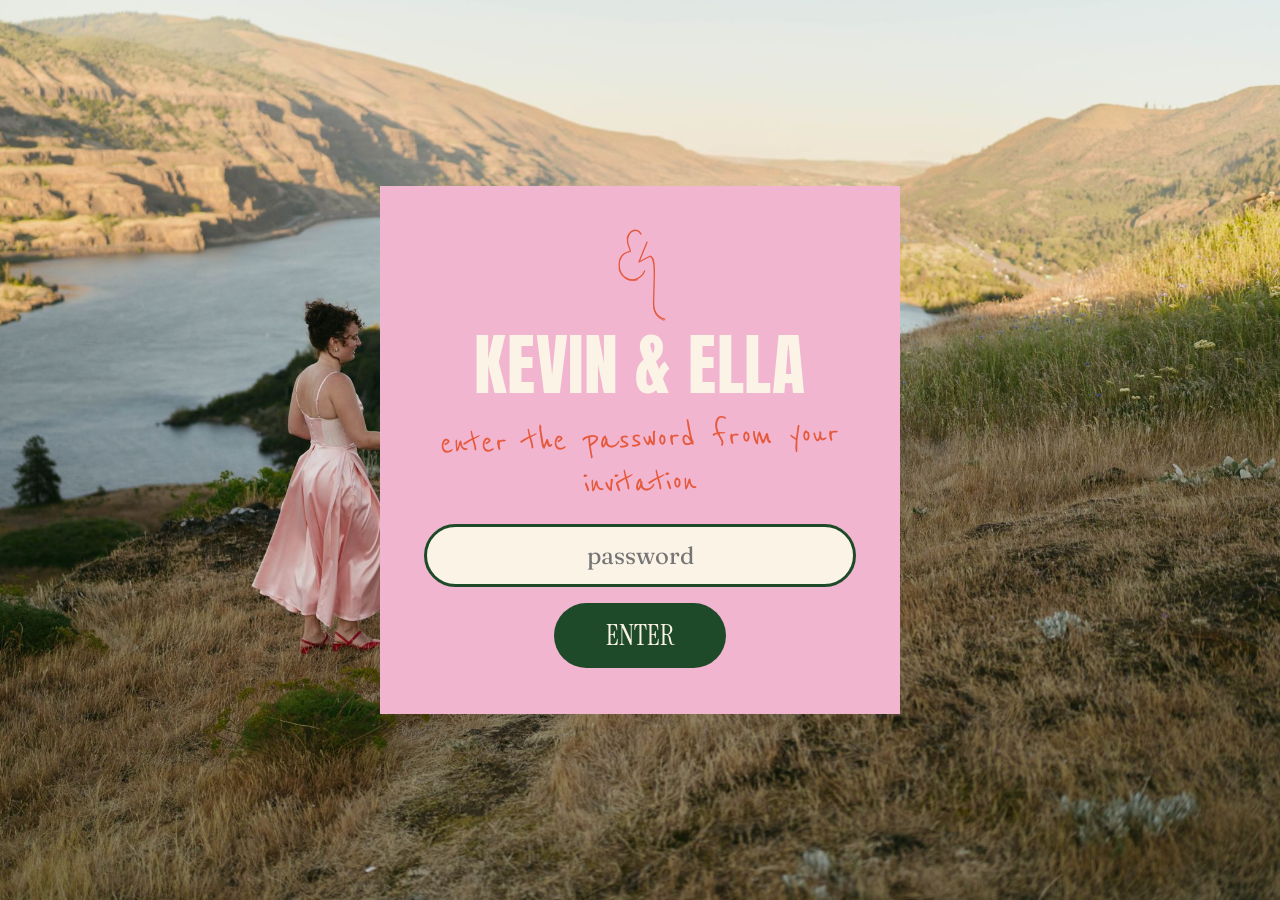
==== index.html @ 73a4e880 "Kevin & Ella wedding site: pages, photos, doodles, RSVP via Google Sheets Co-Authored-By: Claude Opu" ====
<!doctype html>
<html lang="en">
<head>
<meta charset="utf-8">
<meta name="viewport" content="width=device-width,initial-scale=1">
<title>Kevin &amp; Ella</title>
<meta name="robots" content="noindex">
<link rel="preconnect" href="https://fonts.googleapis.com"><link rel="preconnect" href="https://fonts.gstatic.com" crossorigin>
<link href="https://fonts.googleapis.com/css2?family=Anton&family=Instrument+Serif:ital@0;1&family=Fraunces:ital,wght@0,400;0,600;1,400&family=Reenie+Beanie&display=swap" rel="stylesheet">
<link rel="stylesheet" href="css/site.css">
<style>
.gate{position:relative;min-height:100vh;display:flex;align-items:center;justify-content:center;text-align:center;background:var(--green) url(img/hero.jpg) center/cover}
.card{position:relative;background:var(--pink);width:min(520px,90%);padding:40px 44px 46px;margin:60px 0}
.card h1{font-size:clamp(44px,5.6vw,68px);color:var(--paper);margin-top:8px}
.card .script{font-size:40px;line-height:1.1;color:var(--red);margin:18px 0 20px;transform:rotate(-1.5deg)}
.card input{text-align:center;font-size:24px;padding:14px 24px}
</style>
</head>
<body data-page="gate">
<main class="gate">
  <form class="card" id="gate">
    <div style="display:flex;justify-content:center;margin-bottom:6px" id="mono"></div>
    <h1 class="display">Kevin &amp; Ella</h1>
    <label class="script" for="pw" style="display:block">enter the password from your invitation</label>
    <input class="field" type="password" id="pw" autocomplete="off" placeholder="password">
    <button class="btn dark" type="submit" style="margin-top:16px;padding:14px 52px">ENTER</button>
    <div class="script note" id="bad" hidden>hmm, that's not it. check your invitation!</div>
  </form>
</main>
<script src="js/site.js"></script>
<script>
document.getElementById('mono').innerHTML = KE.monogram(96);
var next = new URLSearchParams(location.search).get('next') || 'home.html';
if (!/^[a-z-]+\.html$/.test(next) || next === 'index.html') next = 'home.html';
try { if (localStorage.getItem(KE.KEY) === '1') location.replace(next); } catch (e) {}
document.getElementById('gate').addEventListener('submit', function (e) {
  e.preventDefault();
  if (document.getElementById('pw').value.trim().toLowerCase() === KE.PASSWORD) {
    try { localStorage.setItem(KE.KEY, '1'); } catch (err) {}
    location.href = next;
  } else {
    document.getElementById('bad').hidden = false;
  }
});
</script>
</body>
</html>
---- css/site.css ----
:root{
  --cream:#F4EAD2; --paper:#FAF3E6; --green:#1F4A2A; --pink:#F2B5D0;
  --lime:#BFC94B; --orange:#EDA23F; --red:#E5593C;
}
*{box-sizing:border-box}
html{scroll-behavior:smooth}
body{margin:0;font-family:Fraunces,Georgia,serif;font-size:21px;color:var(--green);background:var(--cream);overflow-x:hidden}
a{color:inherit}
img{max-width:100%}
.script{font-family:"Reenie Beanie",cursive;font-weight:400}
.serif{font-family:"Instrument Serif",Georgia,serif;font-weight:400}
.display{margin:0;font-family:Anton,Impact,sans-serif;text-transform:uppercase;line-height:1;letter-spacing:.01em;font-weight:400}

/* top bar */
.topbar{display:flex;flex-wrap:wrap;gap:12px 24px;align-items:center;justify-content:space-between;padding:22px 5%;position:relative;z-index:3}
.topbar .logo{display:block;line-height:0}
.topbar nav{display:flex;flex-wrap:wrap;gap:6px;font-size:22px}
.topbar nav a{text-decoration:none;padding:6px 16px;border-radius:99px}
.topbar nav a:hover{background:rgba(229,89,60,.15)}
.topbar nav a[aria-current="page"]{background:var(--red);color:var(--paper)}

/* page headers */
.page-head{background:var(--lime);padding:34px 5% 56px}
.page-head .kicker{font-size:44px;color:var(--paper);transform:rotate(-3deg);display:inline-block}
.page-head h1{font-size:clamp(64px,12vw,160px);color:var(--paper)}

/* buttons */
.btn{display:inline-block;background:var(--red);color:var(--paper);font:28px "Instrument Serif",Georgia,serif;padding:16px 46px;border-radius:99px;text-decoration:none;border:0;cursor:pointer}
.btn.outline{background:none;color:var(--green);border:4px solid var(--green);padding:12px 42px}
.btn.dark{background:var(--green)}
.btn:focus-visible,input:focus-visible,textarea:focus-visible,a:focus-visible,summary:focus-visible{outline:3px solid var(--red);outline-offset:3px}

/* blocks */
.blocks{display:flex;flex-wrap:wrap}
.block{flex:1 1 280px;padding:34px 32px}
.block h3{font:32px "Instrument Serif",Georgia,serif;margin:0 0 10px;font-weight:400}
.block p{font-size:22px;line-height:1.4;margin:0}
.bg-pink{background:var(--pink)} .bg-orange{background:var(--orange)} .bg-red{background:var(--red)} .bg-red h3{color:var(--paper)}
.bg-lime{background:var(--lime)} .bg-green{background:var(--green);color:var(--paper)}

/* patterned photo frames */
.frame{position:relative;padding:18px;background:repeating-conic-gradient(var(--red) 0 25%,var(--pink) 0 50%) 0 0/30px 30px;transform:rotate(-1.5deg);box-shadow:8px 8px 0 var(--green)}
.frame.alt{background:repeating-conic-gradient(var(--lime) 0 25%,var(--green) 0 50%) 0 0/30px 30px}
.frame .pic{position:relative;overflow:hidden;border:6px solid var(--paper);background:var(--green)}
.frame .pic img{position:absolute;inset:0;width:100%;height:100%;object-fit:cover}

/* footer */
.site-foot{margin-top:72px;background:linear-gradient(rgba(31,74,42,.72),rgba(31,74,42,.72)),url(../img/footer.jpg) center/cover;text-align:center;padding:64px 5% 56px;color:var(--paper)}
.site-foot h2{font-size:clamp(48px,8vw,110px);color:var(--pink)}
.site-foot .script{font-size:clamp(32px,4vw,48px);color:var(--orange);margin-top:10px;transform:rotate(-2deg)}

/* gallery strip */
@keyframes ke-slide{from{transform:translateX(0)}to{transform:translateX(-50%)}}
.strip{overflow:hidden;margin-top:70px}
.strip .track{display:flex;width:max-content;animation:ke-slide 48s linear infinite}
.strip .track:hover{animation-play-state:paused}
.strip img{display:block;flex:0 0 auto;height:380px;width:auto;margin-right:12px}
@media (prefers-reduced-motion:reduce){.strip .track{animation:none}.strip{overflow-x:auto}}

/* forms */
.field{display:block;width:100%;padding:12px 22px;border:3px solid var(--green);border-radius:99px;font:inherit;background:var(--paper);color:var(--green)}
textarea.field{border-radius:28px;height:90px}
.note{font-size:36px;color:var(--red);margin-top:14px}

@media (max-width:640px){
  body{font-size:19px}
  .topbar nav{font-size:19px}
  .strip img{height:240px}
}
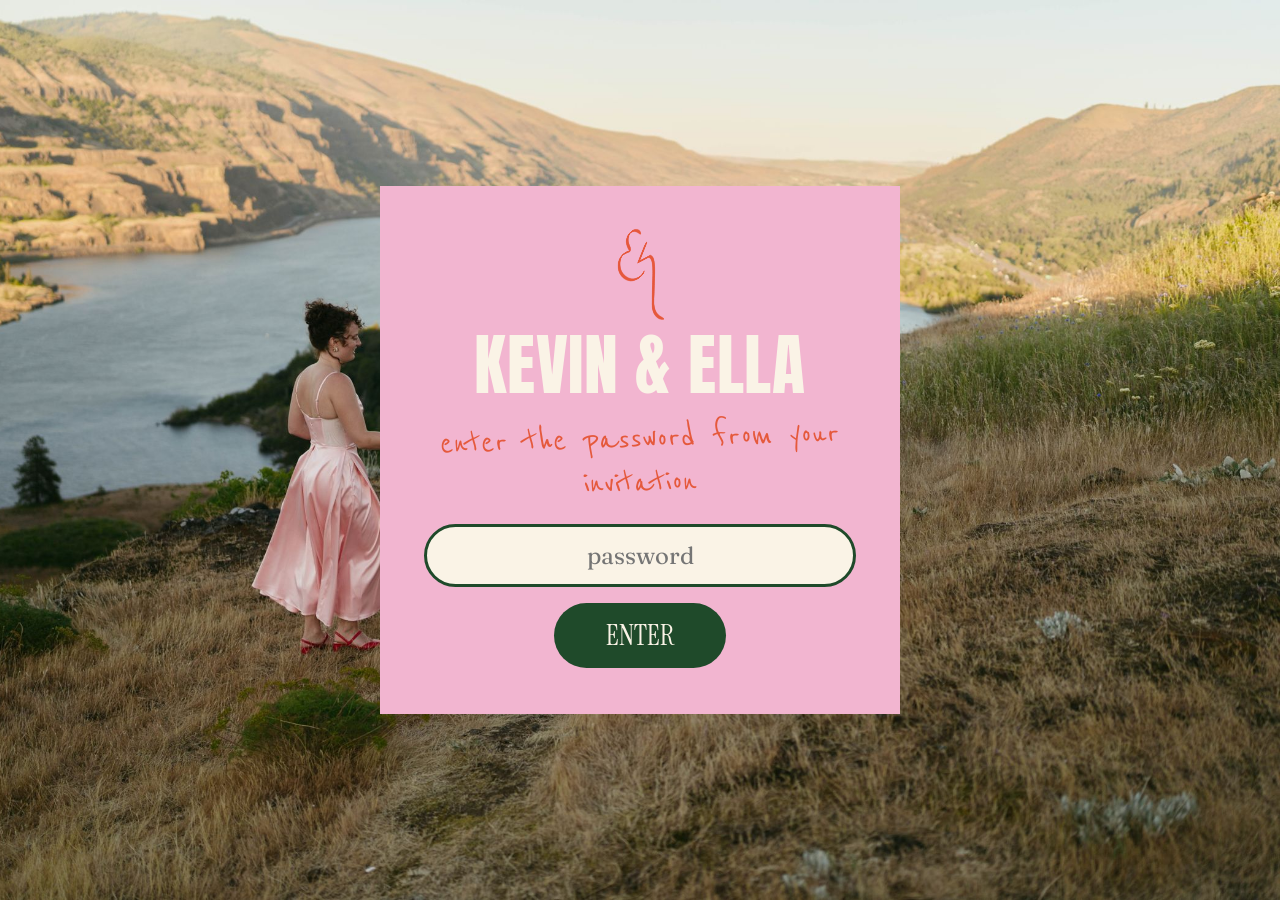
==== commit a2120347: "Store only a salted PBKDF2 hash of the site password Co-Authored-By: Claude Opus 5.5 <noreply@anthro" ====
--- a/index.html
+++ b/index.html
@@ -35,12 +35,17 @@
 try { if (localStorage.getItem(KE.KEY) === '1') location.replace(next); } catch (e) {}
 document.getElementById('gate').addEventListener('submit', function (e) {
   e.preventDefault();
-  if (document.getElementById('pw').value.trim().toLowerCase() === KE.PASSWORD) {
-    try { localStorage.setItem(KE.KEY, '1'); } catch (err) {}
-    location.href = next;
-  } else {
-    document.getElementById('bad').hidden = false;
-  }
+  var btn = this.querySelector('button');
+  btn.disabled = true;
+  KE.checkPassword(document.getElementById('pw').value).then(function (ok) {
+    if (ok) {
+      try { localStorage.setItem(KE.KEY, '1'); } catch (err) {}
+      location.href = next;
+    } else {
+      document.getElementById('bad').hidden = false;
+      btn.disabled = false;
+    }
+  });
 });
 </script>
 </body>
